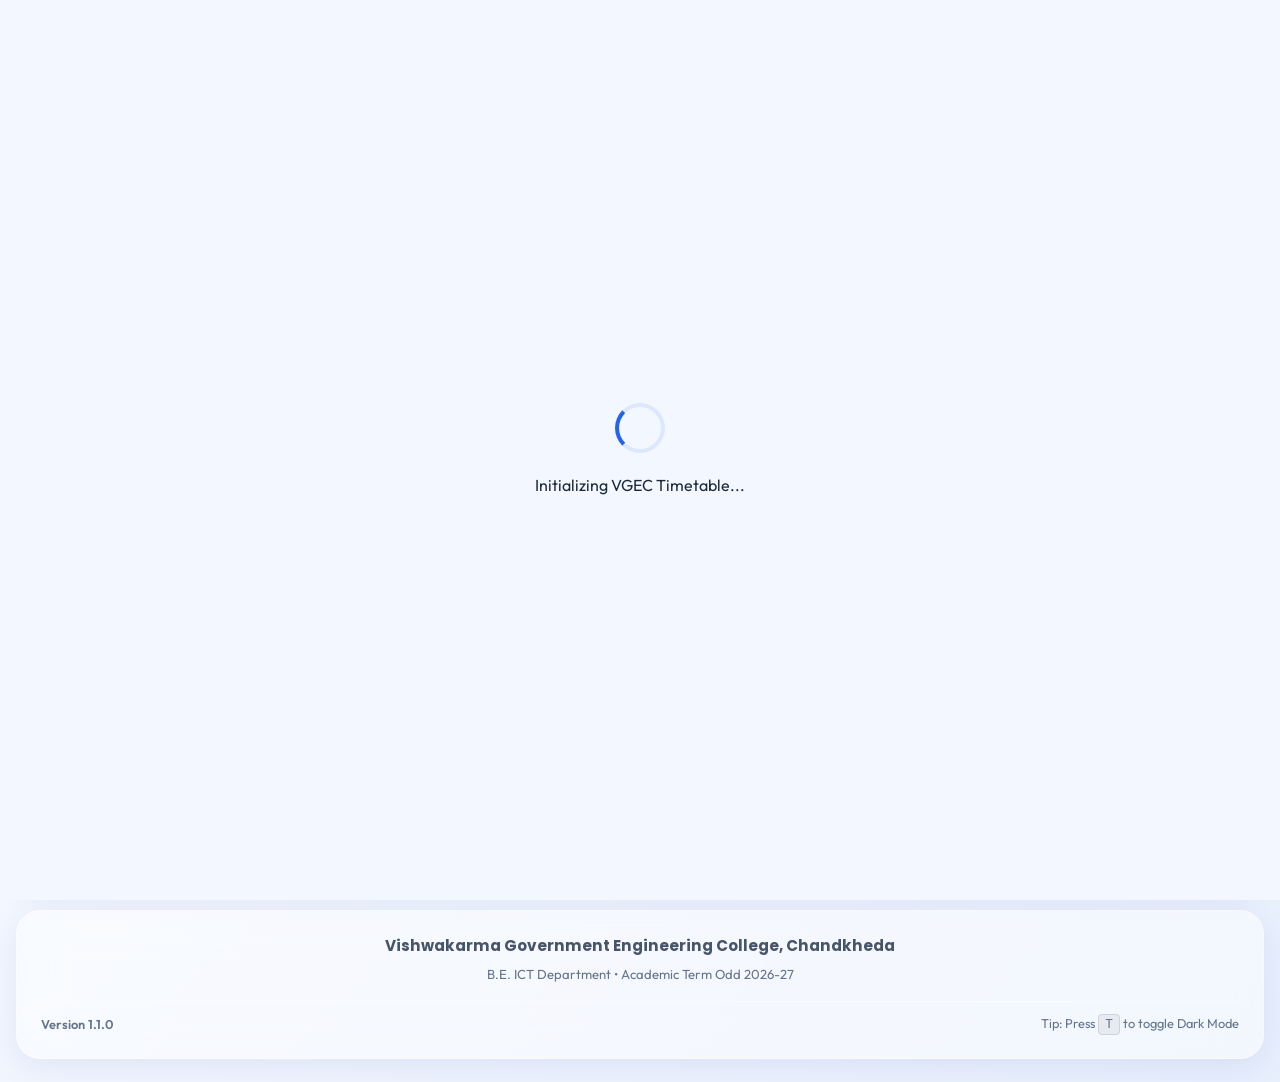
==== index.html @ eda26413 "Added Profile Picture in main page also instead of Lock icon" ====
<!DOCTYPE html>
<html lang="en">

<head>
  <meta charset="UTF-8">
  <meta name="viewport" content="width=device-width, initial-scale=1.0">

  <title>VGEC Timetable - ICT Sem V O4</title>

  <meta name="theme-color" content="#2563eb">
  <meta name="description"
    content="A premium, production-ready Progressive Web App for VGEC ICT Semester 5 (O4 Batch) Timetable with live tracking, notifications, offline support, and dark mode.">

  <!-- SEO & Social Meta Tags -->
  <meta property="og:title" content="VGEC Timetable - ICT Sem V O4">
  <meta property="og:description"
    content="Live progress, classroom locator, and offline schedule for VGEC B.E. Semester 5 ICT O4 Batch.">
  <meta property="og:type" content="website">

  <!-- PWA Support -->
  <link rel="manifest" href="manifest.json">
  <link rel="icon" href="icons/icon-192.png" type="image/png">
  <link rel="apple-touch-icon" href="icons/icon-192.png">

  <!-- Stylesheets -->
  <link rel="stylesheet" href="style.css">
  <link rel="stylesheet" href="admin_profile.css">

  <!-- Fonts -->
  <link rel="preconnect" href="https://fonts.googleapis.com">
  <link rel="preconnect" href="https://fonts.gstatic.com" crossorigin>
  <link
    href="https://fonts.googleapis.com/css2?family=Outfit:wght@300;400;500;600;700;800&family=Poppins:wght@300;400;500;600;700&display=swap"
    rel="stylesheet">
</head>

<body>

  <!-- ========================================== -->
  <!-- Animated Background Blobs -->
  <!-- ========================================== -->
  <div class="bg-blobs" aria-hidden="true">
    <div class="blob blob-1"></div>
    <div class="blob blob-2"></div>
    <div class="blob blob-3"></div>
  </div>

  <!-- ========================================== -->
  <!-- Loading Skeleton Screen -->
  <!-- ========================================== -->
  <div id="loadingScreen" class="loading-screen" aria-live="polite">
    <div class="loading-spinner"></div>
    <p>Initializing VGEC Timetable...</p>
  </div>

  <!-- ========================================== -->
  <!-- Application Container -->
  <!-- ========================================== -->
  <div class="app-container">

    <!-- ========================================== -->
    <!-- Header -->
    <!-- ========================================== -->
    <header class="glass main-header" id="mainHeader">
      <div class="header-left">
        <div class="logo-area">
          <img src="logo.png" alt="VGEC Logo" class="logo-img">
          <div>
            <h1>VGEC Timetable</h1>
            <p class="subtitle">ICT Sem V • O4 Batch</p>
          </div>
        </div>
      </div>

      <div class="header-right">
        <!-- Online/Offline Indicator -->
        <div id="networkStatus" class="network-badge online" title="Network Connection Status">
          <span class="status-dot"></span>
          <span class="status-text">Online</span>
        </div>

        <!-- Toggle Notifications -->
        <button id="notifBtn" class="glass-btn icon-btn" title="Enable Lecture Notifications"
          aria-label="Toggle notifications">
          🔔
        </button>

        <!-- Theme Toggle -->
        <button id="themeBtn" class="glass-btn icon-btn" title="Toggle Theme (Shortcut: T)"
          aria-label="Toggle dark mode">
          🌙
        </button>

        <!-- Admin Access -->
        <button id="adminBtn" class="glass-btn icon-btn" title="Admin Portal" aria-label="Open admin portal">
          <img id="headerAdminPhoto" class="header-admin-photo hidden" src="" alt="Admin">
          <span id="adminIcon">🔒</span>
        </button>
      </div>
    </header>

    <!-- ========================================== -->
    <!-- Live Status Panel -->
    <!-- ========================================== -->
    <section class="glass status-panel" id="statusPanel" aria-labelledby="statusPanelTitle">
      <h2 id="statusPanelTitle" class="sr-only">Live Schedule Status</h2>

      <div class="status-meta">
        <div class="status-meta-item">
          <span class="meta-label">Current Time</span>
          <time id="clock" class="meta-value">00:00:00</time>
        </div>
        <div class="status-meta-item">
          <span class="meta-label">Today's Date</span>
          <span id="currentDate" class="meta-value">Loading...</span>
        </div>
        <div class="status-meta-item">
          <span class="meta-label">Academic Term</span>
          <span class="meta-value term-badge">Winter 2026</span>
        </div>
      </div>

      <hr class="panel-divider">

      <div class="live-tracker">
        <div class="tracker-header">
          <div class="tracker-title-box">
            <span class="tracker-badge" id="trackerBadge">LIVE NOW</span>
            <h3 id="liveTitle" class="tracker-title">Checking classes...</h3>
          </div>
          <span id="progressPercent" class="progress-percentage">0%</span>
        </div>

        <p id="liveSubtitle" class="tracker-subtitle">Please wait, updating timetable data.</p>

        <!-- Live Lecture Progress Bar -->
        <div class="progress-bar-container" id="progressBarContainer">
          <div id="progressBar" class="progress-bar" role="progressbar" aria-valuenow="0" aria-valuemin="0"
            aria-valuemax="100" aria-label="Current lecture progress"></div>
        </div>

        <div class="tracker-footer" id="trackerFooter">
          <span class="tracker-time-pill elapsed">Elapsed: <span id="timeElapsed">0m</span></span>
          <span class="tracker-time-pill remaining">Remaining: <span id="timeRemaining">0m</span></span>
        </div>
      </div>
    </section>

    <!-- ========================================== -->
    <!-- Announcements Section -->
    <!-- ========================================== -->
    <section class="glass announcements-panel hidden" id="announcementsPanel" aria-labelledby="announcementsTitle">
      <div class="announcements-header">
        <div class="announcements-title-wrapper">
          <span class="announcements-icon">📢</span>
          <h2 id="announcementsTitle">Important Announcements</h2>
        </div>
        <span class="announcements-count" id="announcementsCount">0 Active</span>
      </div>
      <div class="announcements-container" id="announcementsContainer">
        <!-- Announcements cards will be injected here dynamically -->
      </div>
    </section>

    <!-- ========================================== -->
    <!-- Dashboard Controls -->
    <!-- ========================================== -->
    <section class="glass controls-panel">
      <div class="search-box">
        <span class="search-icon">🔍</span>
        <input type="search" id="searchInput" placeholder="Search subject, faculty, or room..."
          aria-label="Search lectures">
      </div>

      <div class="view-toggles">
        <button id="btnDailyView" class="toggle-btn active" aria-selected="true">Daily View</button>
        <button id="btnWeeklyView" class="toggle-btn" aria-selected="false">Weekly View</button>
      </div>
    </section>

    <!-- ========================================== -->
    <!-- Tomorrow/Next Preview Card -->
    <!-- ========================================== -->
    <section class="glass preview-panel" id="previewPanel">
      <div class="preview-header">
        <div class="preview-header">
          <h2 id="previewTitle">📅 Today's Schedule</h2>
          <h4 id="previewDay"> Monday </h4>
        </div>
      </div>
      <div class="preview-content" id="previewContent">
        <!-- Will be populated dynamically by JS -->
      </div>
    </section>

    <!-- ========================================== -->
    <!-- Timetable Container -->
    <!-- ========================================== -->
    <main class="timetable-main">
      <div id="timetableContainer" class="timetable-grid daily-active">
        <!-- Day sections will be loaded here dynamically -->
      </div>
    </main>

    <!-- ========================================== -->
    <!-- Subject Color Legend -->
    <!-- ========================================== -->
    <section class="glass legend-panel" aria-labelledby="legendTitle">
      <h3 id="legendTitle">Subject Color Code</h3>
      <div class="legend-grid">
        <div class="legend-item cn-accent">
          <span class="legend-color"></span>
          <span class="legend-name">CN (Computer Networks)</span>
        </div>
        <div class="legend-item pds-accent">
          <span class="legend-color"></span>
          <span class="legend-name">PDS (Python for Data Science)</span>
        </div>
        <div class="legend-item adc-accent">
          <span class="legend-color"></span>
          <span class="legend-name">ADC (Analog & Digital Comm.)</span>
        </div>
        <div class="legend-item ajp-accent">
          <span class="legend-color"></span>
          <span class="legend-name">AJP (Advanced Java Programming)</span>
        </div>
        <div class="legend-item sas-accent">
          <span class="legend-color"></span>
          <span class="legend-name">SAS (Signals & Systems)</span>
        </div>
        <div class="legend-item mopec-accent">
          <span class="legend-color"></span>
          <span class="legend-name">MOPEC</span>
        </div>
        <div class="legend-item lab-accent">
          <span class="legend-color"></span>
          <span class="legend-name">LAB (All Batches/O4)</span>
        </div>
      </div>
    </section>

    <!-- ========================================== -->
    <!-- Footer -->
    <!-- ========================================== -->
    <footer class="glass main-footer">
      <p class="college-name">Vishwakarma Government Engineering College, Chandkheda</p>
      <p class="department">B.E. ICT Department • Academic Term Odd 2026-27</p>
      <div class="footer-bottom">
        <span class="app-version">Version 1.1.0</span>
        <span class="shortcut-tip">Tip: Press <kbd>T</kbd> to toggle Dark Mode</span>
      </div>
    </footer>

  </div>

  <!-- ========================================== -->
  <!-- Install App Prompt Button (Floating PWA) -->
  <!-- ========================================== -->
  <button id="installBtn" class="floating-install-btn hidden" aria-label="Install application">
    <span class="install-icon">📥</span> Install App
  </button>

  <!-- ========================================== -->
  <!-- HTML Templates -->
  <!-- ========================================== -->

  <!-- Template for Day Container -->
  <template id="dayTemplate">
    <section class="glass day-card" data-day="">
      <header class="day-card-header">
        <h3 class="day-title">Monday</h3>
        <button class="collapse-btn" aria-label="Toggle day visibility">▼</button>
      </header>
      <div class="lecture-list">
        <!-- Lecture articles will be injected here -->
      </div>
    </section>
  </template>

  <!-- Template for Lecture Item -->
  <template id="lectureTemplate">
    <article class="lecture-item">
      <div class="lecture-time-column">
        <time class="start-time">10:30 AM</time>
        <div class="time-connector"></div>
        <time class="end-time">11:30 AM</time>
      </div>

      <div class="lecture-content-card">
        <div class="lecture-header">
          <h4 class="lecture-subject">Subject Name</h4>
          <span class="lecture-type-badge">Lecture</span>
        </div>
        <div class="lecture-meta-row">
          <span class="lecture-faculty" title="Faculty Initials">
            <span class="meta-icon">👨‍🏫</span>
            <span class="faculty-name">ABC</span>
            <!-- </span> -->
            <!-- <span class="lecture-room" title="Room Number"> -->
            <!-- <span class="meta-icon">📍</span> -->
            <!-- <span class="room-number">M-301</span> -->
            <!-- </span> -->
        </div>
      </div>
    </article>
  </template>

  <!-- ========================================== -->
  <!-- Admin Modal Overlay -->
  <!-- ========================================== -->
  <div id="adminModal" class="modal-overlay hidden" role="dialog" aria-modal="true" aria-labelledby="modalTitle">
    <div class="glass modal-content">

      <!-- Login View -->
      <!-- Admin Profile Picture and Info -->

      <div class="admin-profile">
        <img id="adminPhoto" class="admin-photo" src="" alt="Profile">
        <div class="admin-info">
          <h3 id="adminName">Loading...</h3>
          <p id="adminEmail">Loading...</p>
        </div>
      </div>
      <button class="modal-close-btn" id="modalCloseBtn" aria-label="Close modal">&times;</button>

      <div id="adminLoginView" class="admin-view">
      </div>

      <!-- Dashboard View -->
      <div id="adminDashboardView" class="admin-view hidden">
        <h3>Admin Dashboard</h3>
        <p class="modal-desc">Create or manage announcements. Expired notices are auto-hidden.</p>

        <form id="announcementForm" onsubmit="return false;" class="admin-form">
          <div class="form-row">
            <div class="input-group">
              <label for="announcementType">Type</label>
              <select id="announcementType" required>
                <option value="exam-mid">📝 Mid-Term Exam</option>
                <option value="exam-final">🎓 Final Exam</option>
                <option value="assignment">📂 Assignment Deadline</option>
                <option value="notice">🔔 Notice / Alert</option>
              </select>
            </div>
            <div class="input-group">
              <label for="announcementDate">Date / Deadline</label>
              <input type="date" id="announcementDate" required>
            </div>
          </div>

          <div class="input-group">
            <label for="announcementTitle">Title</label>
            <input type="text" id="announcementTitle" placeholder="e.g. Mid-Sem Examination Starts" required>
          </div>

          <div class="input-group">
            <label for="announcementDesc">Details (Optional)</label>
            <textarea id="announcementDesc" rows="2" placeholder="e.g. Syllabus covers Unit 1 to 3..."></textarea>
          </div>

          <div class="form-actions">
            <button type="submit" id="btnSaveAnnouncement" class="glass-btn primary-btn">Add Announcement</button>
            <button type="button" id="btnExportAnnouncements" class="glass-btn">Export JSON</button>
            <button type="button" id="btnImportAnnouncements" class="glass-btn">Import JSON</button>
            <input type="file" id="importFile" accept=".json" class="hidden">
          </div>
        </form>

        <hr class="panel-divider">

        <div class="admin-announcements-list">
          <h4>Active Announcements</h4>
          <div id="adminAnnouncementsList" class="admin-list-container">
            <!-- Admin items loaded dynamically -->
          </div>
        </div>

        <button id="btnAdminLogout" class="glass-btn danger-btn logout-btn">Log Out</button>
      </div>
    </div>
  </div>

  <!-- ========================================== -->
  <!-- Template for Announcement Card -->
  <!-- ========================================== -->
  <template id="announcementCardTemplate">
    <article class="announcement-card">
      <div class="announcement-badge-row">
        <span class="announcement-type-badge">Notice</span>
        <span class="announcement-countdown">Due soon</span>
      </div>
      <h4 class="announcement-title-text">Title</h4>
      <p class="announcement-desc-text">Description</p>
      <div class="announcement-footer">
        <span class="announcement-date">📅 15th Aug 2026</span>
      </div>
    </article>
  </template>

  <!-- ========================================== -->
  <!-- Scripts -->
  <!-- ========================================== -->
  <!-- JS Confetti Vanilla Fallback -->
  <div id="confettiContainer" class="confetti-container" aria-hidden="true"></div>

  <script type="module" src="app.js"></script>
  <script type="module" src="firebase.js"></script>
  <!-- <script type="module" src="fix.js"></script> -->
  <!-- <script type="module" src="migrateTimetable.js"></script> -->
</body>

</html>
---- style.css ----
/* ==========================================================================
   VGEC Timetable CSS Stylesheet (Production Quality)
   ========================================================================== */

/* ---------- Design Tokens (CSS Variables) ---------- */
:root {
  /* Fonts */
  --font-main: 'Outfit', -apple-system, BlinkMacSystemFont, "Segoe UI", Roboto, Helvetica, Arial, sans-serif;
  --font-title: 'Poppins', sans-serif;

  /* Colors - Light Theme */
  --bg-color-1: #f3f7ff;
  --bg-color-2: #e2ebfc;
  --text-main: #1e293b;
  --text-sub: #475569;
  --text-muted: #64748b;
  --text-white: #ffffff;

  /* Glassmorphism Styles */
  --glass-bg: rgba(255, 255, 255, 0.45);
  --glass-bg-hover: rgba(255, 255, 255, 0.6);
  --glass-border: rgba(255, 255, 255, 0.4);
  --glass-shadow: 0 8px 32px 0 rgba(31, 38, 135, 0.08);
  --card-shadow: 0 10px 30px -10px rgba(0, 0, 0, 0.05);

  /* Primary Accent & States */
  --primary: #2563eb;
  --primary-rgb: 37, 99, 235;
  --primary-hover: #1d4ed8;

  --current-glow: #10b981;
  --current-glow-rgb: 16, 185, 129;
  --next-highlight: #3b82f6;
  --next-highlight-rgb: 59, 130, 246;

  /* Border Radii */
  --radius-lg: 24px;
  --radius-md: 16px;
  --radius-sm: 12px;
  --radius-round: 9999px;

  /* Subject Color Accents - Light Theme */
  --cn-color: #22c55e;
  --pds-color: #a855f7;
  --adc-color: #06b6d4;
  --ajp-color: #eab308;
  --sas-color: #f97316;
  --mopec-color: #64748b;
  --lab-color: #ef4444;

  /* Transitions */
  --transition-fast: 0.2s ease;
  --transition-normal: 0.35s cubic-bezier(0.4, 0, 0.2, 1);
  --transition-slow: 0.6s cubic-bezier(0.4, 0, 0.2, 1);
}

/* ---------- Dark Theme Override ---------- */
body.dark {
  --bg-color-1: #090d16;
  --bg-color-2: #0f172a;
  --text-main: #f8fafc;
  --text-sub: #cbd5e1;
  --text-muted: #94a3b8;
  --text-white: #ffffff;

  --glass-bg: rgba(15, 23, 42, 0.55);
  --glass-bg-hover: rgba(15, 23, 42, 0.7);
  --glass-border: rgba(255, 255, 255, 0.06);
  --glass-shadow: 0 8px 32px 0 rgba(0, 0, 0, 0.37);
  --card-shadow: 0 10px 40px -15px rgba(0, 0, 0, 0.5);

  --primary: #3b82f6;
  --primary-hover: #60a5fa;

  /* Subject Color Accents - Dark Theme */
  --cn-color: #4ade80;
  --pds-color: #c084fc;
  --adc-color: #22d3ee;
  --ajp-color: #facc15;
  --sas-color: #fb923c;
  --mopec-color: #94a3b8;
  --lab-color: #f87171;
}

/* ---------- Document Resets ---------- */
* {
  margin: 0;
  padding: 0;
  box-sizing: border-box;
}

html {
  scroll-behavior: smooth;
  height: -webkit-fill-available;
}

body {
  font-family: var(--font-main);
  background-color: var(--bg-color-1);
  background-image: linear-gradient(135deg, var(--bg-color-1) 0%, var(--bg-color-2) 100%);
  color: var(--text-main);
  min-height: 100vh;
  min-height: -webkit-fill-available;
  line-height: 1.5;
  overflow-x: hidden;
  transition: background-color var(--transition-normal), color var(--transition-normal);
  position: relative;
}

/* ---------- Custom Selection & Scrollbars ---------- */
::selection {
  background-color: rgba(var(--primary-rgb), 0.25);
  color: var(--text-main);
}

::-webkit-scrollbar {
  width: 8px;
  height: 8px;
}

::-webkit-scrollbar-track {
  background: transparent;
}

::-webkit-scrollbar-thumb {
  background: rgba(100, 116, 139, 0.2);
  border-radius: var(--radius-round);
}

::-webkit-scrollbar-thumb:hover {
  background: rgba(100, 116, 139, 0.4);
}

/* ---------- Screen Reader Only ---------- */
.sr-only {
  position: absolute;
  width: 1px;
  height: 1px;
  padding: 0;
  margin: -1px;
  overflow: hidden;
  clip: rect(0, 0, 0, 0);
  white-space: nowrap;
  border: 0;
}

/* ---------- Animated Background Blobs ---------- */
.bg-blobs {
  position: fixed;
  inset: 0;
  width: 100%;
  height: 100%;
  z-index: -2;
  overflow: hidden;
  pointer-events: none;
}

.blob {
  position: absolute;
  border-radius: var(--radius-round);
  filter: blur(140px);
  opacity: 0.18;
  mix-blend-mode: multiply;
  transition: all var(--transition-slow);
}

body.dark .blob {
  opacity: 0.12;
  filter: blur(180px);
}

.blob-1 {
  top: -10%;
  left: -10%;
  width: 55vw;
  height: 55vw;
  background-color: #3b82f6;
  animation: float-blob-1 25s ease-in-out infinite alternate;
}

.blob-2 {
  bottom: -15%;
  right: -10%;
  width: 50vw;
  height: 50vw;
  background-color: #8b5cf6;
  animation: float-blob-2 28s ease-in-out infinite alternate;
}

.blob-3 {
  top: 40%;
  left: 35%;
  width: 35vw;
  height: 35vw;
  background-color: #10b981;
  animation: float-blob-3 22s ease-in-out infinite alternate;
}

@keyframes float-blob-1 {
  0% {
    transform: translate(0, 0) scale(1);
  }

  100% {
    transform: translate(8%, 10%) scale(1.15);
  }
}

@keyframes float-blob-2 {
  0% {
    transform: translate(0, 0) scale(1.1);
  }

  100% {
    transform: translate(-10%, -8%) scale(0.9);
  }
}

@keyframes float-blob-3 {
  0% {
    transform: translate(0, 0) scale(0.95);
  }

  100% {
    transform: translate(5%, -12%) scale(1.1);
  }
}

/* ---------- Loading Skeleton ---------- */
.loading-screen {
  position: fixed;
  inset: 0;
  background: var(--bg-color-1);
  z-index: 9999;
  display: flex;
  flex-direction: column;
  align-items: center;
  justify-content: center;
  gap: 20px;
  transition: opacity var(--transition-normal) ease-out, visibility var(--transition-normal);
}

.loading-spinner {
  width: 50px;
  height: 50px;
  border: 4px solid rgba(var(--primary-rgb), 0.1);
  border-left-color: var(--primary);
  border-radius: var(--radius-round);
  animation: spin 1s cubic-bezier(0.55, 0.15, 0.45, 0.85) infinite;
}

@keyframes spin {
  to {
    transform: rotate(360deg);
  }
}

.loading-screen.fade-out {
  opacity: 0;
  visibility: hidden;
  pointer-events: none;
}

/* ---------- Glassmorphism Base ---------- */
.glass {
  background: var(--glass-bg);
  backdrop-filter: blur(20px);
  -webkit-backdrop-filter: blur(20px);
  border: 1px solid var(--glass-border);
  border-radius: var(--radius-lg);
  box-shadow: var(--glass-shadow);
  transition: background-color var(--transition-fast), border-color var(--transition-fast), box-shadow var(--transition-fast);
}

.glass-btn {
  background: rgba(255, 255, 255, 0.1);
  border: 1px solid rgba(255, 255, 255, 0.2);
  color: var(--text-main);
  border-radius: var(--radius-md);
  padding: 10px 18px;
  font-family: inherit;
  font-weight: 500;
  cursor: pointer;
  display: inline-flex;
  align-items: center;
  justify-content: center;
  gap: 8px;
  transition: background-color var(--transition-fast), border-color var(--transition-fast), transform var(--transition-fast);
}

body.dark .glass-btn {
  background: rgba(255, 255, 255, 0.03);
  border-color: rgba(255, 255, 255, 0.08);
}

.glass-btn:hover {
  background: rgba(255, 255, 255, 0.25);
  border-color: rgba(255, 255, 255, 0.3);
  transform: translateY(-2px);
}

.glass-btn:active {
  transform: translateY(0);
}

/* ---------- Page Layout Container ---------- */
.app-container {
  width: 100%;
  max-width: 1280px;
  margin: 0 auto;
  padding: 24px 16px;
  display: flex;
  flex-direction: column;
  gap: 24px;
}

/* ---------- Header Styles ---------- */
.main-header {
  padding: 20px 28px;
  display: flex;
  justify-content: space-between;
  align-items: center;
  position: relative;
  z-index: 10;
}

.logo-area {
  display: flex;
  align-items: center;
  gap: 16px;
}

.logo-img {
  height: 52px;
  width: auto;
  object-fit: contain;
  background: rgba(255, 255, 255, 0.95);
  padding: 4px;
  border-radius: var(--radius-md);
  box-shadow: 0 4px 12px rgba(0, 0, 0, 0.08);
  transition: transform var(--transition-fast);
}

.logo-img:hover {
  transform: scale(1.08) rotate(5deg);
}

.main-header h1 {
  font-family: var(--font-title);
  font-size: 1.8rem;
  font-weight: 700;
  letter-spacing: -0.5px;
}

.main-header .subtitle {
  font-size: 0.9rem;
  color: var(--text-muted);
  font-weight: 500;
  margin-top: -2px;
}

.header-right {
  display: flex;
  align-items: center;
  gap: 12px;
}

.icon-btn {
  width: 48px;
  height: 48px;
  border-radius: var(--radius-round);
  font-size: 1.2rem;
  padding: 0;
}

/* Online/Offline Status Badge */
.network-badge {
  display: flex;
  align-items: center;
  gap: 8px;
  padding: 6px 14px;
  border-radius: var(--radius-round);
  font-size: 0.85rem;
  font-weight: 600;
  background: rgba(16, 185, 129, 0.1);
  color: #10b981;
  border: 1px solid rgba(16, 185, 129, 0.2);
  transition: all var(--transition-fast);
}

.network-badge.offline {
  background: rgba(239, 68, 68, 0.1);
  color: #ef4444;
  border-color: rgba(239, 68, 68, 0.2);
}

.status-dot {
  width: 8px;
  height: 8px;
  border-radius: 50%;
  background-color: currentColor;
  display: inline-block;
}

.network-badge.online .status-dot {
  animation: pulse-online 2s infinite;
}

@keyframes pulse-online {
  0% {
    transform: scale(0.9);
    opacity: 1;
  }

  50% {
    transform: scale(1.3);
    opacity: 0.5;
  }

  100% {
    transform: scale(0.9);
    opacity: 1;
  }
}

/* ---------- Status Panel ---------- */
.status-panel {
  padding: 24px 28px;
  display: flex;
  flex-direction: column;
  gap: 20px;
}

.status-meta {
  display: flex;
  justify-content: space-between;
  flex-wrap: wrap;
  gap: 16px;
}

.status-meta-item {
  display: flex;
  flex-direction: column;
  gap: 4px;
}

.meta-label {
  font-size: 0.8rem;
  text-transform: uppercase;
  letter-spacing: 1px;
  font-weight: 600;
  color: var(--text-muted);
}

.meta-value {
  font-size: 1.4rem;
  font-weight: 700;
  color: var(--text-main);
  font-feature-settings: "tnum";
  /* Tabular figures for clock */
}

#clock {
  font-size: 1.6rem;
  color: var(--primary);
}

.term-badge {
  background: rgba(var(--primary-rgb), 0.1);
  color: var(--primary);
  padding: 4px 12px;
  border-radius: var(--radius-sm);
  font-size: 0.95rem;
  font-weight: 600;
  display: inline-block;
}

.panel-divider {
  border: 0;
  height: 1px;
  background: var(--glass-border);
}

/* Live Tracker Section */
.live-tracker {
  display: flex;
  flex-direction: column;
  gap: 12px;
}

.tracker-header {
  display: flex;
  justify-content: space-between;
  align-items: center;
}

.tracker-title-box {
  display: flex;
  align-items: center;
  gap: 12px;
}

.tracker-badge {
  background-color: var(--current-glow);
  color: white;
  padding: 3px 10px;
  border-radius: var(--radius-sm);
  font-size: 0.75rem;
  font-weight: 700;
  letter-spacing: 0.5px;
  animation: pulse-badge 1.8s infinite;
}

@keyframes pulse-badge {
  0% {
    opacity: 0.6;
  }

  50% {
    opacity: 1;
  }

  100% {
    opacity: 0.6;
  }
}

.tracker-title {
  font-family: var(--font-title);
  font-size: 1.4rem;
  font-weight: 700;
  color: var(--text-main);
}

.progress-percentage {
  font-size: 1.3rem;
  font-weight: 800;
  color: var(--current-glow);
}

.tracker-subtitle {
  font-size: 1rem;
  color: var(--text-sub);
  font-weight: 500;
}

/* Progress Bar */
.progress-bar-container {
  width: 100%;
  height: 12px;
  background: rgba(0, 0, 0, 0.05);
  border-radius: var(--radius-round);
  overflow: hidden;
  position: relative;
}

body.dark .progress-bar-container {
  background: rgba(255, 255, 255, 0.05);
}

.progress-bar {
  height: 100%;
  width: 0%;
  background: linear-gradient(90deg, #10b981, #059669);
  border-radius: var(--radius-round);
  transition: width 1s cubic-bezier(0.4, 0, 0.2, 1);
  position: relative;
  overflow: hidden;
}

/* Glow effect inside progress bar */
.progress-bar::after {
  content: '';
  position: absolute;
  top: 0;
  left: 0;
  bottom: 0;
  right: 0;
  background-image: linear-gradient(90deg,
      rgba(255, 255, 255, 0) 0%,
      rgba(255, 255, 255, 0.3) 50%,
      rgba(255, 255, 255, 0) 100%);
  animation: progress-slide 2s infinite linear;
}

@keyframes progress-slide {
  0% {
    transform: translateX(-100%);
  }

  100% {
    transform: translateX(100%);
  }
}

.tracker-footer {
  display: flex;
  gap: 16px;
  margin-top: 4px;
}

.tracker-time-pill {
  font-size: 0.85rem;
  font-weight: 600;
  padding: 4px 12px;
  border-radius: var(--radius-round);
  background: rgba(0, 0, 0, 0.03);
  color: var(--text-muted);
}

body.dark .tracker-time-pill {
  background: rgba(255, 255, 255, 0.03);
}

.tracker-time-pill.elapsed span {
  color: var(--text-sub);
}

.tracker-time-pill.remaining span {
  color: var(--current-glow);
}

/* ---------- Dashboard Controls ---------- */
.controls-panel {
  padding: 16px 20px;
  display: flex;
  justify-content: space-between;
  align-items: center;
  flex-wrap: wrap;
  gap: 16px;
}

.search-box {
  display: flex;
  align-items: center;
  gap: 10px;
  background: rgba(0, 0, 0, 0.03);
  border: 1px solid rgba(0, 0, 0, 0.05);
  border-radius: var(--radius-md);
  padding: 10px 16px;
  flex: 1;
  min-width: 260px;
  transition: border-color var(--transition-fast), background-color var(--transition-fast);
}

body.dark .search-box {
  background: rgba(255, 255, 255, 0.03);
  border-color: rgba(255, 255, 255, 0.06);
}

.search-box:focus-within {
  border-color: rgba(var(--primary-rgb), 0.4);
  background: rgba(255, 255, 255, 0.8);
}

body.dark .search-box:focus-within {
  background: rgba(15, 23, 42, 0.8);
}

.search-icon {
  font-size: 1rem;
  color: var(--text-muted);
}

.search-box input {
  border: none;
  background: transparent;
  outline: none;
  color: var(--text-main);
  font-family: inherit;
  font-size: 0.95rem;
  width: 100%;
}

.search-box input::placeholder {
  color: var(--text-muted);
}

.view-toggles {
  display: flex;
  background: rgba(0, 0, 0, 0.04);
  padding: 4px;
  border-radius: var(--radius-md);
  gap: 4px;
}

body.dark .view-toggles {
  background: rgba(255, 255, 255, 0.04);
}

.toggle-btn {
  border: none;
  background: transparent;
  padding: 8px 18px;
  font-size: 0.9rem;
  font-weight: 600;
  border-radius: var(--radius-sm);
  color: var(--text-muted);
  cursor: pointer;
  transition: all var(--transition-fast);
}

.toggle-btn.active {
  background: var(--text-white);
  color: var(--primary);
  box-shadow: 0 4px 12px rgba(0, 0, 0, 0.06);
}

body.dark .toggle-btn.active {
  background: var(--bg-color-1);
  color: var(--text-white);
  box-shadow: 0 4px 12px rgba(0, 0, 0, 0.2);
}

/* ---------- Preview Panel ---------- */
.preview-panel {
  padding: 20px 24px;
  display: flex;
  flex-direction: column;
  gap: 12px;
}

.preview-header h4 {
  font-family: var(--font-title);
  font-size: 1.1rem;
  font-weight: 700;
  color: var(--text-sub);
}

.preview-content {
  display: flex;
  flex-direction: column;
  gap: 10px;
}

.preview-item {
  display: flex;
  justify-content: space-between;
  align-items: center;
  padding: 10px 16px;
  border-radius: var(--radius-sm);
  background: rgba(255, 255, 255, 0.2);
  border-left: 4px solid var(--primary);
  font-size: 0.92rem;
  transition: background-color var(--transition-fast);
}

body.dark .preview-item {
  background: rgba(255, 255, 255, 0.02);
}

.preview-item-left {
  display: flex;
  flex-direction: column;
  gap: 2px;
}

.preview-subject {
  font-weight: 700;
  color: var(--text-main);
}

.preview-meta {
  font-size: 0.82rem;
  color: var(--text-muted);
}

.preview-time {
  font-weight: 600;
  color: var(--primary);
  font-size: 0.85rem;
  background: rgba(var(--primary-rgb), 0.08);
  padding: 4px 10px;
  border-radius: var(--radius-round);
}

/* ---------- Timetable Grid & View Layouts ---------- */
.timetable-main {
  width: 100%;
}

.timetable-grid {
  display: grid;
  grid-template-columns: repeat(auto-fit, minmax(320px, 1fr));
  gap: 24px;
  align-items: start;
  transition: grid-template-columns 0.4s ease;
}

/* Daily View constraint - JS will toggle this */
.timetable-grid.daily-active .day-card {
  display: none;
}

.timetable-grid.daily-active .day-card.today-active {
  display: block;
}

/* ---------- Day Card Styles ---------- */
.day-card {
  padding: 22px;
  overflow: hidden;
  height: auto;
  transition: all var(--transition-normal);
}

.day-card-header {
  display: flex;
  justify-content: space-between;
  align-items: center;
  margin-bottom: 20px;
  cursor: pointer;
  user-select: none;
}

.day-title {
  font-family: var(--font-title);
  font-size: 1.3rem;
  font-weight: 700;
  position: relative;
  padding-bottom: 4px;
}

.day-title::after {
  content: '';
  position: absolute;
  bottom: 0;
  left: 0;
  width: 40px;
  height: 3px;
  background-color: var(--primary);
  border-radius: var(--radius-round);
  transition: width var(--transition-fast);
}

.day-card:hover .day-title::after {
  width: 60px;
}

.collapse-btn {
  background: transparent;
  border: none;
  font-size: 1rem;
  color: var(--text-muted);
  cursor: pointer;
  transition: transform var(--transition-normal);
}

.day-card.collapsed .collapse-btn {
  transform: rotate(-90deg);
}

.day-card.collapsed .lecture-list {
  display: none;
}

.day-card.collapsed {
  padding-bottom: 12px;
}

/* Empty State / Free Day Message */
.empty-day-state {
  display: flex;
  flex-direction: column;
  align-items: center;
  justify-content: center;
  padding: 40px 20px;
  text-align: center;
  color: var(--text-muted);
  gap: 12px;
}

.empty-icon {
  font-size: 3rem;
}

.empty-day-state h4 {
  font-family: var(--font-title);
  font-size: 1.2rem;
  font-weight: 700;
  color: var(--text-sub);
}

.empty-day-state p {
  font-size: 0.9rem;
}

/* ---------- Lecture Item Styles ---------- */
.lecture-list {
  display: flex;
  flex-direction: column;
  gap: 16px;
}

.lecture-item {
  display: grid;
  grid-template-columns: 80px 1fr;
  gap: 12px;
  position: relative;
  transition: all var(--transition-normal);
}

/* Time column alignment */
.lecture-time-column {
  display: flex;
  flex-direction: column;
  justify-content: flex-start;
  align-items: flex-end;
  padding-top: 14px;
  color: var(--text-muted);
  font-size: 0.8rem;
  font-weight: 600;
}

.start-time {
  color: var(--text-main);
  font-weight: 700;
}

.time-connector {
  width: 1px;
  height: 20px;
  background: var(--glass-border);
  margin: 4px 6px;
}

/* Main card contents */
.lecture-content-card {
  background: rgba(255, 255, 255, 0.2);
  border: 1px solid var(--glass-border);
  border-radius: var(--radius-md);
  padding: 16px;
  position: relative;
  overflow: hidden;
  box-shadow: var(--card-shadow);
  transition: all var(--transition-normal);
  display: flex;
  flex-direction: column;
  gap: 12px;
}

body.dark .lecture-content-card {
  background: rgba(255, 255, 255, 0.015);
}

.lecture-item:hover .lecture-content-card {
  transform: translateY(-4px) scale(1.01);
  background: var(--glass-bg-hover);
  box-shadow: 0 15px 30px -10px rgba(0, 0, 0, 0.08);
}

body.dark .lecture-item:hover .lecture-content-card {
  background: rgba(255, 255, 255, 0.04);
  box-shadow: 0 15px 35px -15px rgba(0, 0, 0, 0.4);
}

.lecture-header {
  display: flex;
  justify-content: space-between;
  align-items: flex-start;
  gap: 8px;
}

.lecture-subject {
  font-family: var(--font-title);
  font-size: 1.15rem;
  font-weight: 700;
  color: var(--text-main);
}

.lecture-type-badge {
  font-size: 0.72rem;
  font-weight: 700;
  text-transform: uppercase;
  padding: 3px 10px;
  border-radius: var(--radius-round);
  background: rgba(0, 0, 0, 0.05);
  color: var(--text-sub);
  letter-spacing: 0.3px;
}

body.dark .lecture-type-badge {
  background: rgba(255, 255, 255, 0.05);
}

.lecture-meta-row {
  display: flex;
  justify-content: space-between;
  align-items: center;
  font-size: 0.88rem;
  font-weight: 500;
  color: var(--text-sub);
}

.lecture-faculty {
  display: inline-flex;
  align-items: center;
  gap: 6px;
}

.meta-icon {
  font-size: 0.95rem;
}

/* Subject Left Accent Strip Styles */
.lecture-item.cn-subject .lecture-content-card {
  border-left: 6px solid var(--cn-color);
}

.lecture-item.pds-subject .lecture-content-card {
  border-left: 6px solid var(--pds-color);
}

.lecture-item.adc-subject .lecture-content-card {
  border-left: 6px solid var(--adc-color);
}

.lecture-item.ajp-subject .lecture-content-card {
  border-left: 6px solid var(--ajp-color);
}

.lecture-item.sas-subject .lecture-content-card {
  border-left: 6px solid var(--sas-color);
}

.lecture-item.mopec-subject .lecture-content-card {
  border-left: 6px solid var(--mopec-color);
}

.lecture-item.lab-subject .lecture-content-card {
  border-left: 6px solid var(--lab-color);
}

/* ---------- Active State Styling ---------- */

/* 1. CURRENT Active Class (Glow & Pulse) */
.lecture-item.current .lecture-content-card {
  border: 2px solid var(--current-glow);
  box-shadow: 0 0 25px rgba(var(--current-glow-rgb), 0.22);
  background: rgba(var(--current-glow-rgb), 0.05);
  transform: scale(1.02);
  animation: pulse-current-border 2.5s infinite;
}

@keyframes pulse-current-border {
  0% {
    border-color: rgba(var(--current-glow-rgb), 0.6);
    box-shadow: 0 0 10px rgba(var(--current-glow-rgb), 0.1);
  }

  50% {
    border-color: rgba(var(--current-glow-rgb), 1);
    box-shadow: 0 0 25px rgba(var(--current-glow-rgb), 0.35);
  }

  100% {
    border-color: rgba(var(--current-glow-rgb), 0.6);
    box-shadow: 0 0 10px rgba(var(--current-glow-rgb), 0.1);
  }
}

.lecture-item.current .lecture-type-badge {
  background: var(--current-glow);
  color: white;
}

/* 2. NEXT Upcoming Class */
.lecture-item.next .lecture-content-card {
  border-style: dashed;
  border-width: 2px;
  border-color: var(--next-highlight);
  background: rgba(var(--next-highlight-rgb), 0.02);
}

.lecture-item.next .lecture-type-badge {
  background: var(--next-highlight);
  color: white;
}

/* 3. PREVIOUS Class (Dimmed / Grayscale) */
.lecture-item.previous {
  opacity: 0.45;
}

.lecture-item.previous:hover {
  opacity: 0.75;
}

.lecture-item.previous .lecture-content-card {
  filter: grayscale(0.5);
  box-shadow: none;
}

/* 4. FILTERED OUT Search State */
.lecture-item.filtered-out {
  display: none !important;
}

.day-card.filtered-out {
  display: none !important;
}

/* ---------- Confetti Canvas Container ---------- */
.confetti-container {
  position: fixed;
  inset: 0;
  width: 100vw;
  height: 100vh;
  pointer-events: none;
  z-index: 999;
  overflow: hidden;
}

.confetti {
  position: absolute;
  width: 12px;
  height: 12px;
  border-radius: 2px;
  animation: fall 3s ease-out forwards;
}

@keyframes fall {
  0% {
    transform: translateY(-50px) rotate(0deg);
    opacity: 1;
  }

  100% {
    transform: translateY(105vh) rotate(720deg);
    opacity: 0;
  }
}

/* ---------- Legend Section ---------- */
.legend-panel {
  padding: 24px 28px;
}

.legend-panel h3 {
  font-family: var(--font-title);
  font-size: 1.15rem;
  font-weight: 700;
  margin-bottom: 18px;
}

.legend-grid {
  display: grid;
  grid-template-columns: repeat(auto-fill, minmax(230px, 1fr));
  gap: 12px;
}

.legend-item {
  display: flex;
  align-items: center;
  gap: 10px;
  font-size: 0.88rem;
  font-weight: 500;
  color: var(--text-sub);
}

.legend-color {
  width: 16px;
  height: 16px;
  border-radius: var(--radius-sm);
  display: inline-block;
  flex-shrink: 0;
}

.cn-accent .legend-color {
  background-color: var(--cn-color);
}

.pds-accent .legend-color {
  background-color: var(--pds-color);
}

.adc-accent .legend-color {
  background-color: var(--adc-color);
}

.ajp-accent .legend-color {
  background-color: var(--ajp-color);
}

.sas-accent .legend-color {
  background-color: var(--sas-color);
}

.mopec-accent .legend-color {
  background-color: var(--mopec-color);
}

.lab-accent .legend-color {
  background-color: var(--lab-color);
}

/* ---------- Footer Styles ---------- */
.main-footer {
  padding: 24px;
  text-align: center;
  display: flex;
  flex-direction: column;
  gap: 8px;
}

.college-name {
  font-family: var(--font-title);
  font-weight: 700;
  font-size: 0.95rem;
  color: var(--text-sub);
}

.department {
  font-size: 0.82rem;
  color: var(--text-muted);
}

.footer-bottom {
  display: flex;
  justify-content: space-between;
  align-items: center;
  font-size: 0.8rem;
  color: var(--text-muted);
  border-top: 1px solid var(--glass-border);
  padding-top: 12px;
  margin-top: 8px;
}

.app-version {
  font-weight: 600;
}

.shortcut-tip kbd {
  background: rgba(0, 0, 0, 0.05);
  border: 1px solid rgba(0, 0, 0, 0.1);
  padding: 2px 6px;
  border-radius: 4px;
  font-family: monospace;
}

body.dark .shortcut-tip kbd {
  background: rgba(255, 255, 255, 0.08);
  border-color: rgba(255, 255, 255, 0.15);
}

/* ---------- Install App Floating PWA Button ---------- */
.floating-install-btn {
  position: fixed;
  bottom: 24px;
  right: 24px;
  background: var(--primary);
  color: var(--text-white);
  border: none;
  border-radius: var(--radius-round);
  padding: 14px 24px;
  font-family: inherit;
  font-weight: 700;
  font-size: 0.95rem;
  box-shadow: 0 10px 25px rgba(var(--primary-rgb), 0.35);
  cursor: pointer;
  display: flex;
  align-items: center;
  gap: 8px;
  z-index: 100;
  transition: transform var(--transition-fast), background-color var(--transition-fast), box-shadow var(--transition-fast);
}

.floating-install-btn:hover {
  transform: translateY(-4px) scale(1.02);
  background-color: var(--primary-hover);
  box-shadow: 0 12px 30px rgba(var(--primary-rgb), 0.45);
}

.floating-install-btn:active {
  transform: translateY(-2px);
}

/* ---------- Media Queries (Responsiveness) ---------- */

/* 4K Resolution & Large Screens */
@media (min-width: 1600px) {
  .app-container {
    max-width: 1500px;
  }

  .timetable-grid {
    grid-template-columns: repeat(5, 1fr);
  }
}

/* Medium Desktop & Large Tablets */
@media (max-width: 1024px) {
  .timetable-grid {
    grid-template-columns: repeat(2, 1fr);
  }

  .main-header h1 {
    font-size: 1.6rem;
  }
}

/* Small Tablets & Mobile Landscape */
@media (max-width: 768px) {
  .timetable-grid {
    grid-template-columns: 1fr;
  }

  .status-meta {
    grid-template-columns: 1fr 1fr;
  }

  .main-header {
    padding: 16px 20px;
  }

  .main-header h1 {
    font-size: 1.4rem;
  }
}

/* Mobile Portrait */
@media (max-width: 480px) {
  .app-container {
    padding: 16px 8px;
    gap: 16px;
  }

  .main-header {
    flex-direction: column;
    align-items: stretch;
    gap: 16px;
    padding: 16px;
  }

  .header-right {
    justify-content: space-between;
  }

  .status-panel {
    padding: 16px;
  }

  .status-meta {
    flex-direction: column;
    gap: 12px;
  }

  .tracker-title {
    font-size: 1.15rem;
  }

  .controls-panel {
    flex-direction: column;
    align-items: stretch;
    padding: 16px;
  }

  .search-box {
    width: 100%;
  }

  .view-toggles {
    width: 100%;
  }

  .toggle-btn {
    flex: 1;
    text-align: center;
  }

  .lecture-item {
    grid-template-columns: 1fr;
    gap: 8px;
  }

  .lecture-time-column {
    flex-direction: row;
    align-items: center;
    justify-content: flex-start;
    padding-top: 0;
    gap: 8px;
  }

  .logout-btn {
    width: 100%;
    margin-bottom: 120px;
  }

  .time-connector {
    width: 12px;
    height: 1px;
    margin: 0;
  }

  .floating-install-btn {
    left: 16px;
    right: 16px;
    bottom: 16px;
    justify-content: center;
  }

  .legend-grid {
    grid-template-columns: 1fr;
  }

  .footer-bottom {
    flex-direction: column;
    gap: 8px;
  }
}

/* ---------- Accessibility: Reduced Motion ---------- */
@media (prefers-reduced-motion: reduce) {
  * {
    animation-delay: 0s !important;
    animation-duration: 0s !important;
    animation-iteration-count: 1 !important;
    transition-duration: 0s !important;
    scroll-behavior: auto !important;
  }

  .blob,
  .progress-bar::after,
  .tracker-badge {
    animation: none !important;
  }
}

/* ---------- Print Stylesheet ---------- */
@media print {
  body {
    background: #ffffff !important;
    color: #000000 !important;
    font-size: 12pt;
  }

  .app-container {
    padding: 0;
    max-width: 100%;
  }

  .bg-blobs,
  .loading-screen,
  #themeBtn,
  #notifBtn,
  .network-badge,
  .controls-panel,
  .preview-panel,
  #installBtn,
  .main-footer,
  .legend-panel,
  .tracker-badge,
  .collapse-btn,
  .progress-bar-container {
    display: none !important;
  }

  .glass {
    background: transparent !important;
    border: none !important;
    box-shadow: none !important;
    backdrop-filter: none !important;
  }

  .status-panel {
    border-bottom: 2px solid #000000 !important;
    padding: 10px 0 !important;
    margin-bottom: 20px;
  }

  .timetable-grid {
    display: flex !important;
    flex-direction: column !important;
    gap: 30px !important;
  }

  .day-card {
    page-break-inside: avoid;
    display: block !important;
    padding: 0 !important;
  }

  .lecture-list {
    gap: 10px !important;
  }

  .lecture-item {
    display: grid !important;
    grid-template-columns: 120px 1fr !important;
    border-bottom: 1px solid #dddddd !important;
    padding: 8px 0 !important;
  }

  .lecture-content-card {
    border: none !important;
    padding: 0 !important;
    background: transparent !important;
    box-shadow: none !important;
  }

  .lecture-subject {
    font-size: 1.1rem !important;
  }

  .lecture-type-badge {
    border: 1px solid #000000 !important;
    background: transparent !important;
    color: #000000 !important;
  }
}

/* ==========================================================================
   Announcements & Admin Panel Styles
   ========================================================================== */

/* ---------- Announcements Section ---------- */
.announcements-panel {
  padding: 20px 24px;
  display: flex;
  flex-direction: column;
  gap: 16px;
}

.announcements-header {
  display: flex;
  justify-content: space-between;
  align-items: center;
}

.announcements-title-wrapper {
  display: flex;
  align-items: center;
  gap: 10px;
}

.announcements-icon {
  font-size: 1.4rem;
}

.announcements-header h2 {
  font-family: var(--font-title);
  font-size: 1.25rem;
  font-weight: 700;
  color: var(--text-sub);
}

.announcements-count {
  font-size: 0.8rem;
  font-weight: 700;
  background: rgba(var(--primary-rgb), 0.1);
  color: var(--primary);
  padding: 4px 10px;
  border-radius: var(--radius-sm);
}

.announcements-container {
  display: flex;
  gap: 16px;
  overflow-x: auto;
  padding: 4px 4px 12px 4px;
  scrollbar-width: thin;
}

.announcement-card {
  flex: 0 0 300px;
  background: rgba(255, 255, 255, 0.25);
  border: 1px solid var(--glass-border);
  border-radius: var(--radius-md);
  padding: 16px;
  display: flex;
  flex-direction: column;
  gap: 12px;
  box-shadow: var(--card-shadow);
  transition: transform var(--transition-fast), background-color var(--transition-fast);
}

body.dark .announcement-card {
  background: rgba(255, 255, 255, 0.02);
}

.announcement-card:hover {
  transform: translateY(-2px);
  background: var(--glass-bg-hover);
}

.announcement-badge-row {
  display: flex;
  justify-content: space-between;
  align-items: center;
}

.announcement-type-badge {
  font-size: 0.7rem;
  font-weight: 800;
  text-transform: uppercase;
  padding: 2px 8px;
  border-radius: var(--radius-round);
  letter-spacing: 0.3px;
}

.announcement-countdown {
  font-size: 0.78rem;
  font-weight: 700;
}

.announcement-title-text {
  font-family: var(--font-title);
  font-size: 1.02rem;
  font-weight: 700;
  color: var(--text-main);
}

.announcement-desc-text {
  font-size: 0.85rem;
  color: var(--text-sub);
  line-height: 1.4;
  flex: 1;
  display: -webkit-box;
  -webkit-line-clamp: 3;
  -webkit-box-orient: vertical;
  overflow: hidden;
}

.announcement-footer {
  font-size: 0.78rem;
  color: var(--text-muted);
  font-weight: 500;
}

/* Accent Styles for Announcement Types */
.announcement-card.exam-mid {
  border-left: 5px solid var(--lab-color);
}

.announcement-card.exam-mid .announcement-type-badge {
  background: rgba(239, 68, 68, 0.1);
  color: #ef4444;
}

.announcement-card.exam-mid .announcement-countdown {
  color: #ef4444;
}

.announcement-card.exam-final {
  border-left: 5px solid var(--pds-color);
}

.announcement-card.exam-final .announcement-type-badge {
  background: rgba(168, 85, 247, 0.1);
  color: #a855f7;
}

.announcement-card.exam-final .announcement-countdown {
  color: #a855f7;
}

.announcement-card.assignment {
  border-left: 5px solid var(--ajp-color);
}

.announcement-card.assignment .announcement-type-badge {
  background: rgba(234, 179, 8, 0.1);
  color: #d97706;
}

.announcement-card.assignment .announcement-countdown {
  color: #d97706;
}

.announcement-card.notice {
  border-left: 5px solid var(--adc-color);
}

.announcement-card.notice .announcement-type-badge {
  background: rgba(6, 182, 212, 0.1);
  color: #0891b2;
}

.announcement-card.notice .announcement-countdown {
  color: #0891b2;
}

/* ---------- Modal & Admin styles ---------- */
.modal-overlay {
  position: fixed;
  inset: 0;
  width: 100vw;
  height: 100vh;
  background: rgba(0, 0, 0, 0.4);
  backdrop-filter: blur(8px);
  -webkit-backdrop-filter: blur(8px);
  z-index: 1000;
  display: flex;
  align-items: center;
  justify-content: center;
  padding: 16px;
  animation: modalFadeIn 0.3s ease-out;
}

@keyframes modalFadeIn {
  from {
    opacity: 0;
  }

  to {
    opacity: 1;
  }
}

.modal-content {
  width: 100%;
  max-width: 520px;
  max-height: 90vh;
  overflow-y: auto;
  position: relative;
  padding: 30px;
  border-radius: var(--radius-lg);
  animation: modalSlideUp 0.3s cubic-bezier(0.34, 1.56, 0.64, 1);
}

@keyframes modalSlideUp {
  from {
    transform: translateY(30px);
    opacity: 0;
  }

  to {
    transform: translateY(0);
    opacity: 1;
  }
}

.modal-close-btn {
  position: absolute;
  top: 20px;
  right: 20px;
  width: 32px;
  height: 32px;
  border-radius: 50%;
  border: none;
  background: rgba(0, 0, 0, 0.05);
  color: var(--text-main);
  font-size: 1.4rem;
  line-height: 1;
  cursor: pointer;
  display: flex;
  align-items: center;
  justify-content: center;
  transition: all var(--transition-fast);
}

.hidden {
  display: none !important;
}

// changes made here 17/07

body.dark .modal-close-btn {
  background: rgba(255, 255, 255, 0.05);
}

.modal-close-btn:hover {
  background: rgba(239, 68, 68, 0.1);
  color: #ef4444;
}

/* Forms and Inputs */
.admin-view h3 {
  font-family: var(--font-title);
  font-size: 1.4rem;
  font-weight: 700;
  margin-bottom: 8px;
}

.modal-desc {
  font-size: 0.88rem;
  color: var(--text-muted);
  margin-bottom: 24px;
}

.input-group {
  display: flex;
  flex-direction: column;
  gap: 6px;
  margin-bottom: 18px;
}

.input-group label {
  font-size: 0.85rem;
  font-weight: 600;
  color: var(--text-sub);
}

.input-group input,
.input-group select,
.input-group textarea {
  width: 100%;
  padding: 10px 14px;
  border-radius: var(--radius-sm);
  border: 1px solid var(--glass-border);
  background: rgba(0, 0, 0, 0.03);
  color: var(--text-main);
  font-family: inherit;
  font-size: 0.95rem;
  outline: none;
  transition: border-color var(--transition-fast), background-color var(--transition-fast);
}

body.dark .input-group input,
body.dark .input-group select,
body.dark .input-group textarea {
  background: rgba(255, 255, 255, 0.03);
}

.input-group input:focus,
.input-group select:focus,
.input-group textarea:focus {
  border-color: rgba(var(--primary-rgb), 0.4);
  background: var(--text-white);
}

body.dark .input-group input:focus,
body.dark .input-group select:focus,
body.dark .input-group textarea:focus {
  background: var(--bg-color-1);
}

.form-row {
  display: grid;
  grid-template-columns: 1fr 1fr;
  gap: 16px;
}

.form-actions {
  display: flex;
  flex-wrap: wrap;
  gap: 10px;
  margin-top: 24px;
}

.form-actions .glass-btn {
  flex: 1;
  min-width: 120px;
}

.primary-btn {
  background: var(--primary) !important;
  color: white !important;
  border: none !important;
}

.primary-btn:hover {
  background: var(--primary-hover) !important;
}

.danger-btn {
  background: rgba(239, 68, 68, 0.1) !important;
  color: #ef4444 !important;
  border: 1px solid rgba(239, 68, 68, 0.2) !important;
}

.danger-btn:hover {
  background: #ef4444 !important;
  color: white !important;
}

.logout-btn {
  width: 100%;
  margin-top: 24px;
}

/* Admin lists */
.admin-announcements-list {
  margin-top: 20px;
}

.admin-announcements-list h4 {
  font-family: var(--font-title);
  font-size: 0.95rem;
  font-weight: 700;
  margin-bottom: 12px;
  color: var(--text-sub);
}

.admin-list-container {
  display: flex;
  flex-direction: column;
  gap: 10px;
  max-height: 200px;
  overflow-y: auto;
  padding-right: 4px;
}

.admin-list-item {
  display: flex;
  justify-content: space-between;
  align-items: center;
  padding: 10px 14px;
  background: rgba(0, 0, 0, 0.02);
  border: 1px solid var(--glass-border);
  border-radius: var(--radius-sm);
  font-size: 0.88rem;
}

body.dark .admin-list-item {
  background: rgba(255, 255, 255, 0.02);
}

.admin-item-title {
  font-weight: 600;
  color: var(--text-main);
  white-space: nowrap;
  overflow: hidden;
  text-overflow: ellipsis;
  max-width: 260px;
}

.admin-item-date {
  font-size: 0.78rem;
  color: var(--text-muted);
  margin-left: 8px;
}

.delete-btn {
  background: transparent;
  border: none;
  font-size: 1.1rem;
  cursor: pointer;
  padding: 2px 6px;
  border-radius: var(--radius-sm);
  transition: all var(--transition-fast);
}

.delete-btn:hover {
  background: rgba(239, 68, 68, 0.1);
}

/* Hide announcements on print */
@media print {
  .announcements-panel {
    display: none !important;
  }
}

#adminLoginView {
  display: none;
}
---- admin_profile.css ----
.admin-profile {
  display: flex;
  align-items: center;
  gap: 16px;
  margin-bottom: 20px;
}

.admin-photo {
  width: 56px;
  height: 56px;
  border-radius: 50%;
  object-fit: cover;
  border: 2px solid var(--primary-color);
}

.admin-info h3 {
  margin: 0;
  font-size: 1.2rem;
  font-weight: 700;
}

.admin-info p {
  margin-top: 4px;
  opacity: .7;
  font-size: .9rem;
}

.header-admin-photo {
  width: 40px;
  height: 40px;
  border-radius: 50%;
  object-fit: cover;
  shadow: 0 0 4px rgba(0, 0, 0, 0.2);
}
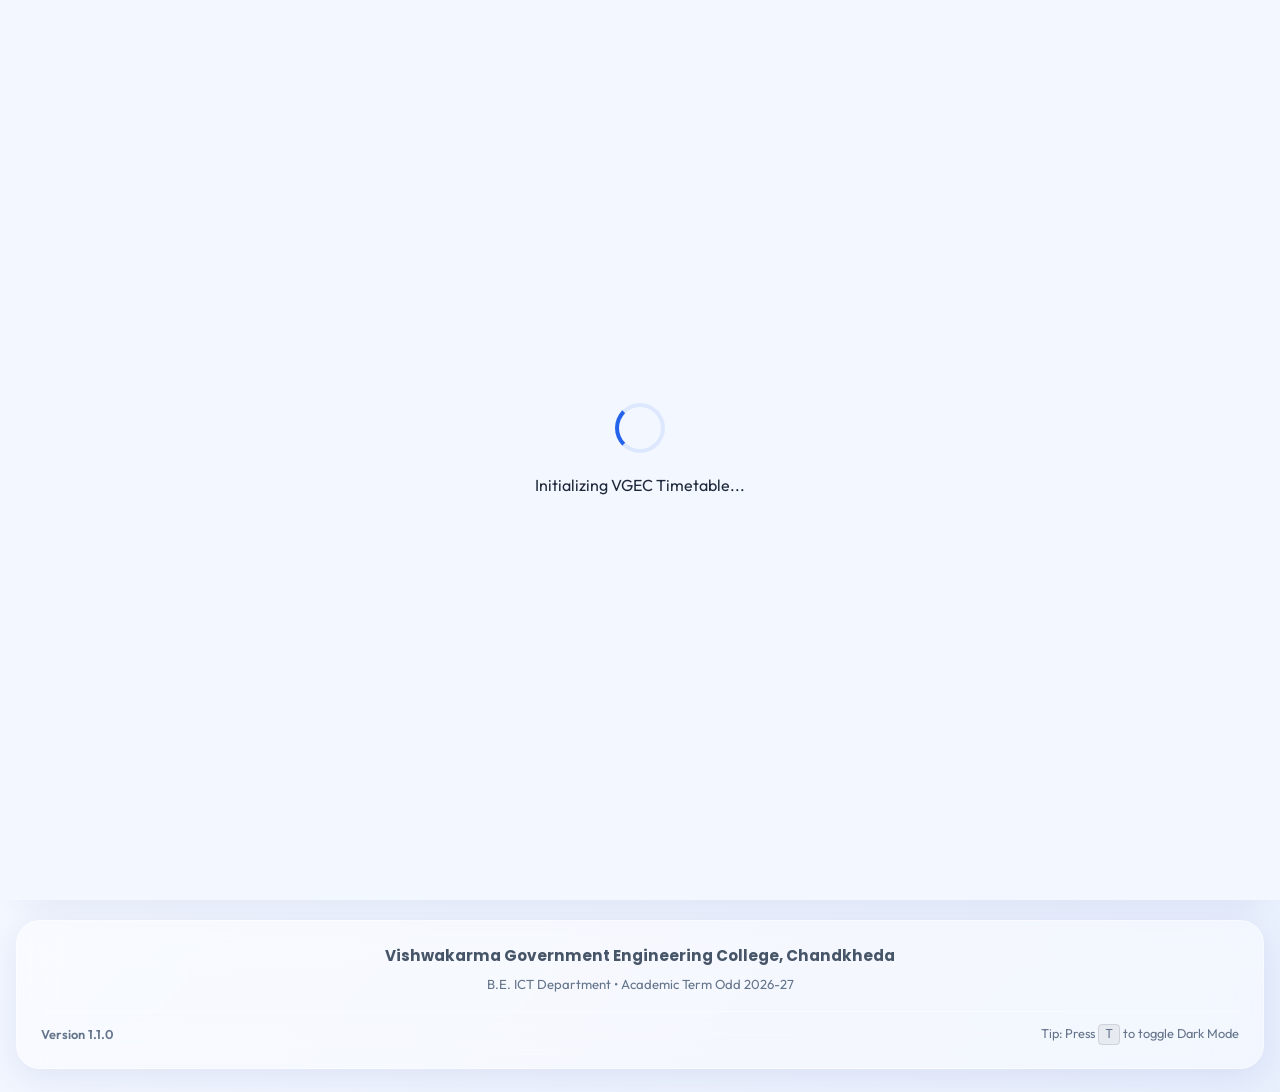
==== commit 468d77ca: "Improved JS for better loading but declutter work is remain" ====
--- a/index.html
+++ b/index.html
@@ -25,6 +25,7 @@
   <!-- Stylesheets -->
   <link rel="stylesheet" href="style.css">
   <link rel="stylesheet" href="admin_profile.css">
+  <link rel="stylesheet" href="TimeTableEditor.css">
 
   <!-- Fonts -->
   <link rel="preconnect" href="https://fonts.googleapis.com">
@@ -315,7 +316,9 @@
       <!-- Admin Profile Picture and Info -->
 
       <div class="admin-profile">
-        <img id="adminPhoto" class="admin-photo" src="" alt="Profile">
+        <div class="admin-photo-wrapper">
+          <img id="adminPhoto" class="admin-photo" src="" alt="Profile">
+        </div>
         <div class="admin-info">
           <h3 id="adminName">Loading...</h3>
           <p id="adminEmail">Loading...</p>
@@ -364,6 +367,16 @@
             <button type="button" id="btnImportAnnouncements" class="glass-btn">Import JSON</button>
             <input type="file" id="importFile" accept=".json" class="hidden">
           </div>
+
+          <section class="admin-section">
+            <h3>📅 Timetable Editor</h3>
+
+            <div id="timetableEditor">
+              Loading timetable...
+            </div>
+          </section>
+
+
         </form>
 
         <hr class="panel-divider">
@@ -405,6 +418,7 @@
 
   <script type="module" src="app.js"></script>
   <script type="module" src="firebase.js"></script>
+  <script type="module" src="TimeTableEditor.js"></script>
   <!-- <script type="module" src="fix.js"></script> -->
   <!-- <script type="module" src="migrateTimetable.js"></script> -->
 </body>
--- a/style.css
+++ b/style.css
@@ -479,6 +479,7 @@
   border: 0;
   height: 1px;
   background: var(--glass-border);
+  margin-top: 10px;
 }
 
 /* Live Tracker Section */
--- a/admin_profile.css
+++ b/admin_profile.css
@@ -10,7 +10,65 @@
   height: 56px;
   border-radius: 50%;
   object-fit: cover;
-  border: 2px solid var(--primary-color);
+
+  /* Border */
+  border: 2px solid rgba(255, 255, 255, 0.35);
+
+  /* Background for transparent images */
+  background: linear-gradient(135deg,
+      rgba(255, 255, 255, 0.15),
+      rgba(255, 255, 255, 0.05));
+
+  /* Multiple Shadows */
+  box-shadow:
+    0 0 0 3px rgba(255, 255, 255, .08),
+    0 10px 30px rgba(0, 0, 0, .18),
+    inset 0 1px 1px rgba(255, 255, 255, .35);
+
+  /* Smooth Animations */
+  transition:
+    transform 0.25s ease,
+    box-shadow 0.25s ease,
+    border-color 0.25s ease,
+    filter 0.25s ease;
+
+  cursor: pointer;
+}
+
+.admin-photo:hover {
+  transform: scale(1.08);
+  filter: brightness(130%);
+  box-shadow: 0 0 0 3px rgba(255, 255, 255, .08), 0 10px 30px rgba(0, 0, 0, .18), inset 0 1px 1px rgba(255, 255, 255, .35);
+  -webkit-filter: brightness(130%);
+}
+
+.admin-photo:active {
+  transform: scale(0.96);
+}
+
+.admin-photo:focus-visible {
+  outline: none;
+  box-shadow:
+    0 0 0 3px rgba(var(--primary-rgb), 0.45),
+    0 8px 20px rgba(0, 0, 0, 0.18);
+}
+
+.admin-photo-wrapper {
+  position: relative;
+  display: inline-block;
+}
+
+.admin-photo-wrapper::after {
+  content: "";
+  position: absolute;
+  top: 4px;
+  left: 8px;
+  width: 40%;
+  height: 22%;
+  border-radius: 50%;
+  background: rgba(255, 255, 255, 0.35);
+  filter: blur(3px);
+  pointer-events: none;
 }
 
 .admin-info h3 {
@@ -30,5 +88,5 @@
   height: 40px;
   border-radius: 50%;
   object-fit: cover;
-  shadow: 0 0 4px rgba(0, 0, 0, 0.2);
+  box-shadow: 0 0 4px rgba(0, 0, 0, 0.2);
 }
--- a/TimeTableEditor.css
+++ b/TimeTableEditor.css
@@ -0,0 +1,83 @@
+.timetable-editor {
+  display: flex;
+  flex-direction: column;
+  gap: 24px;
+  padding: 4px;
+}
+
+.editor-day {
+  display: flex;
+  flex-direction: column;
+  gap: 14px;
+}
+
+.editor-day h4 {
+  margin: 0;
+  padding-left: 10px;
+  font-size: 1.1rem;
+  font-weight: 700;
+  color: var(--text-primary);
+  border-left: 4px solid var(--primary-color);
+}
+
+.editor-card {
+  position: relative;
+  padding: 18px;
+  border-radius: 16px;
+
+  background: var(--glass-bg);
+  backdrop-filter: blur(18px);
+  -webkit-backdrop-filter: blur(18px);
+
+  border: 1px solid var(--glass-border);
+
+  box-shadow:
+    0 6px 18px rgba(0, 0, 0, 0.12),
+    inset 0 1px 0 rgba(255, 255, 255, 0.08);
+
+  transition:
+    transform 0.25s ease,
+    box-shadow 0.25s ease,
+    border-color 0.25s ease;
+}
+
+.editor-card:hover {
+  transform: translateY(-3px);
+
+  border-color: rgba(var(--primary-rgb), 0.35);
+
+  box-shadow:
+    0 12px 28px rgba(0, 0, 0, 0.18),
+    0 0 20px rgba(var(--primary-rgb), 0.12);
+}
+
+.editor-card::before {
+  content: "";
+  position: absolute;
+  top: 0;
+  left: 0;
+
+  width: 4px;
+  height: 100%;
+
+  border-radius: 16px 0 0 16px;
+  background: var(--primary-color);
+}
+
+.editor-card h5 {
+  margin: 0 0 10px;
+  font-size: 1rem;
+  font-weight: 700;
+  color: var(--text-primary);
+}
+
+.editor-card p {
+  margin: 6px 0;
+  color: var(--text-secondary);
+  line-height: 1.5;
+}
+
+.editor-card button {
+  margin-top: 14px;
+  width: 100%;
+}
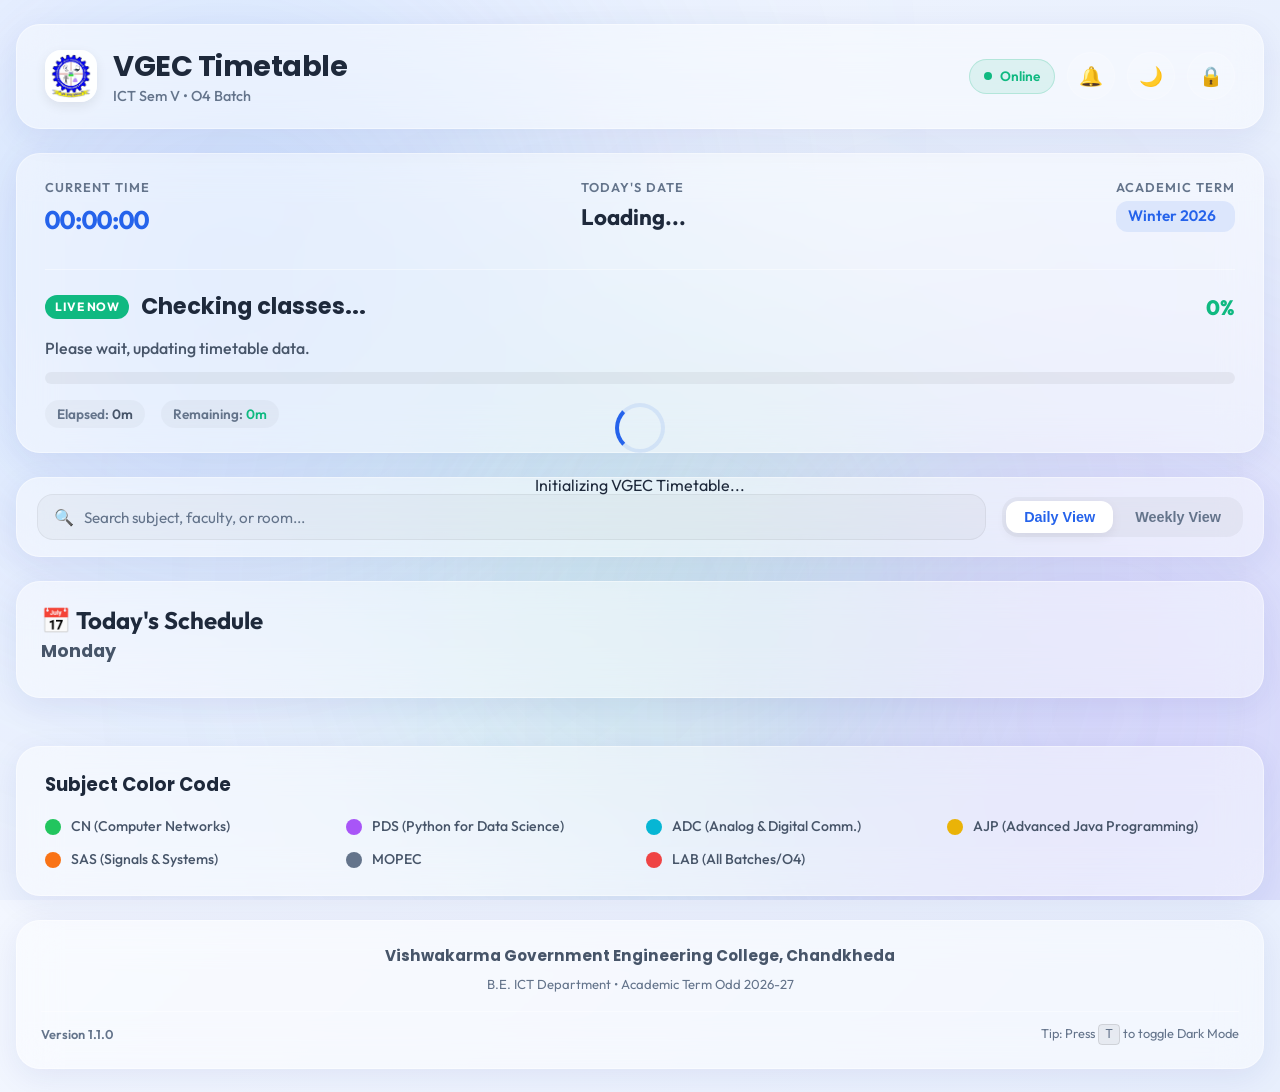
==== commit 332108d5: "feature: implement timetable editor with realtime Firestore integration feature: create admin timeta" ====
--- a/index.html
+++ b/index.html
@@ -366,15 +366,12 @@
             <button type="button" id="btnExportAnnouncements" class="glass-btn">Export JSON</button>
             <button type="button" id="btnImportAnnouncements" class="glass-btn">Import JSON</button>
             <input type="file" id="importFile" accept=".json" class="hidden">
-          </div>
-
-          <section class="admin-section">
-            <h3>📅 Timetable Editor</h3>
-
-            <div id="timetableEditor">
-              Loading timetable...
-            </div>
-          </section>
+            <button id="btnTimetableEditor" class="glass-btn">
+
+              📅 Edit Timetable
+
+            </button>
+          </div>
 
 
         </form>
@@ -417,8 +414,8 @@
   <div id="confettiContainer" class="confetti-container" aria-hidden="true"></div>
 
   <script type="module" src="app.js"></script>
-  <script type="module" src="firebase.js"></script>
-  <script type="module" src="TimeTableEditor.js"></script>
+  <!-- <script type="module" src="firebase.js"></script> -->
+  <!-- <script type="module" src="timetable-editor.js"></script> -->
   <!-- <script type="module" src="fix.js"></script> -->
   <!-- <script type="module" src="migrateTimetable.js"></script> -->
 </body>
--- a/style.css
+++ b/style.css
@@ -230,7 +230,7 @@
 .loading-screen {
   position: fixed;
   inset: 0;
-  background: var(--bg-color-1);
+  background: var(--gradient-bg);
   z-index: 9999;
   display: flex;
   flex-direction: column;
@@ -238,6 +238,10 @@
   justify-content: center;
   gap: 20px;
   transition: opacity var(--transition-normal) ease-out, visibility var(--transition-normal);
+  -webkit-transition: opacity var(--transition-normal) ease-out, visibility var(--transition-normal);
+  -moz-transition: opacity var(--transition-normal) ease-out, visibility var(--transition-normal);
+  -ms-transition: opacity var(--transition-normal) ease-out, visibility var(--transition-normal);
+  -o-transition: opacity var(--transition-normal) ease-out, visibility var(--transition-normal);
 }
 
 .loading-spinner {
